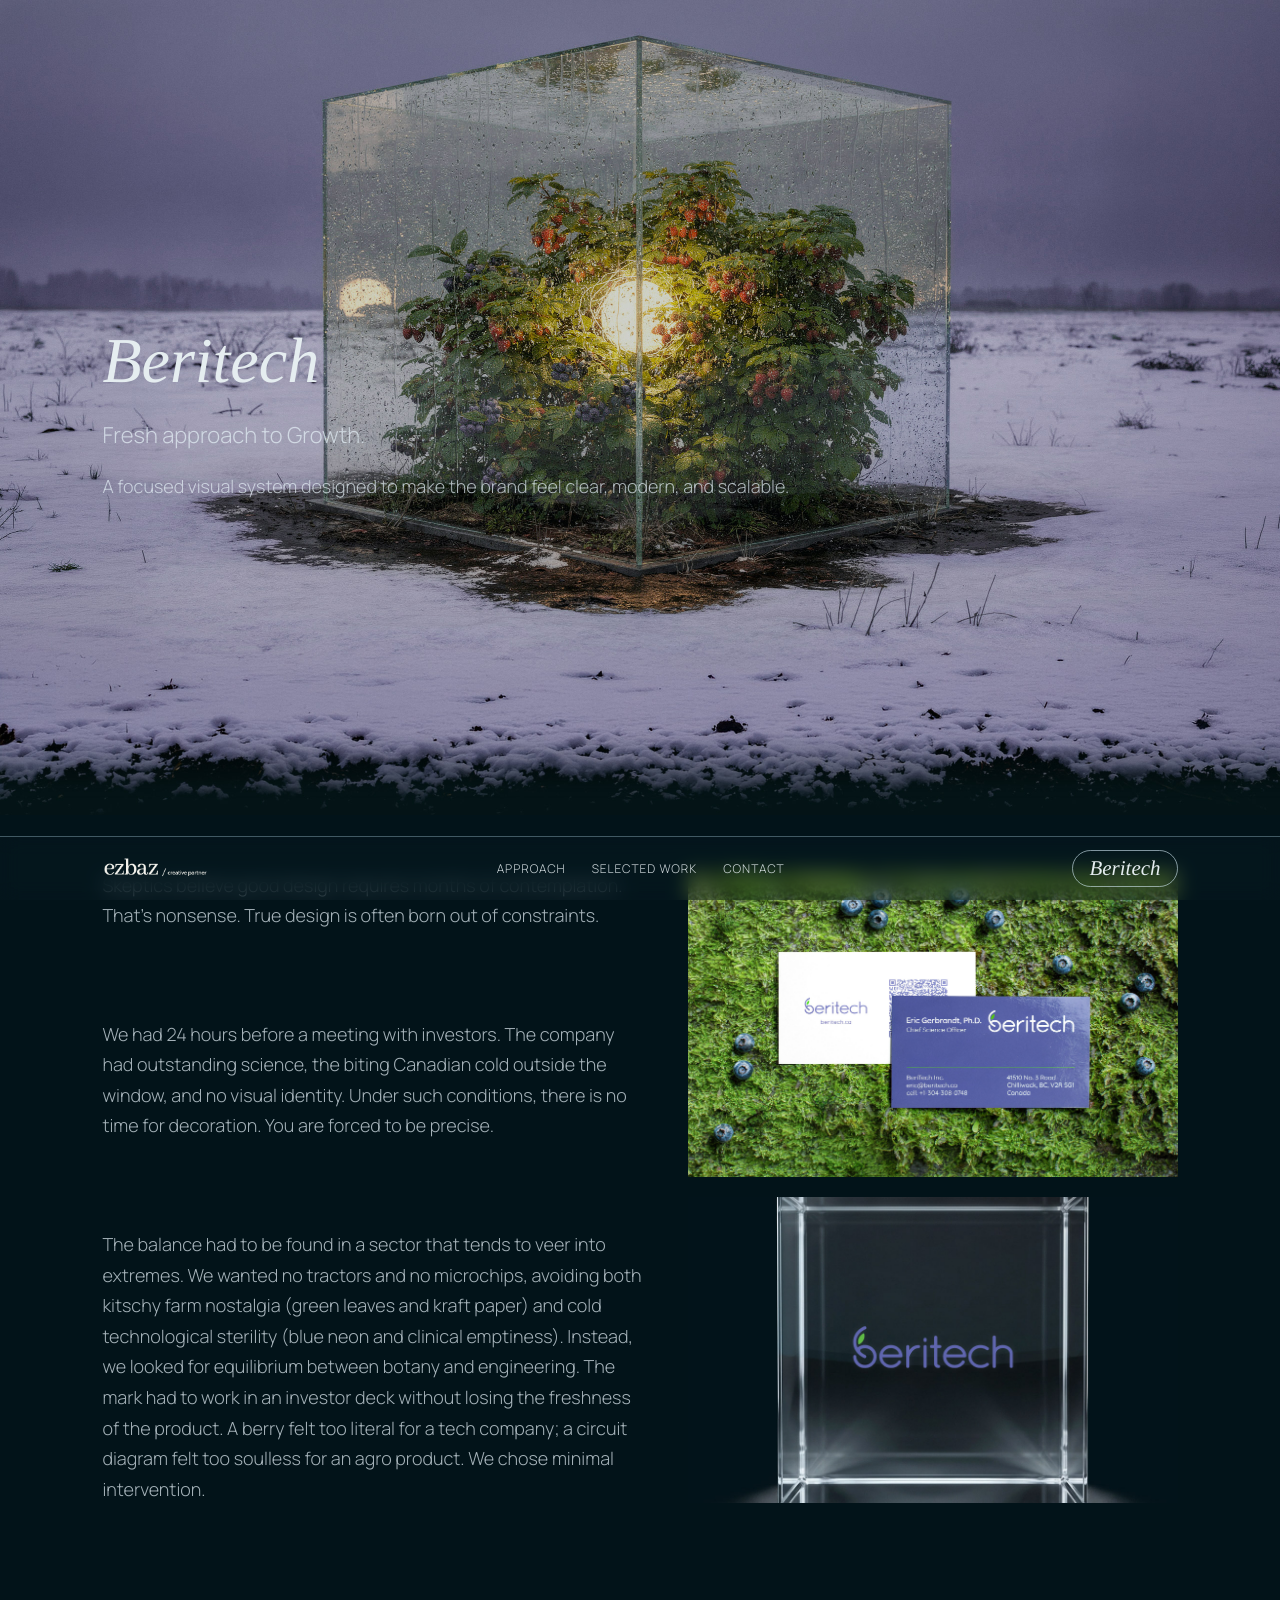
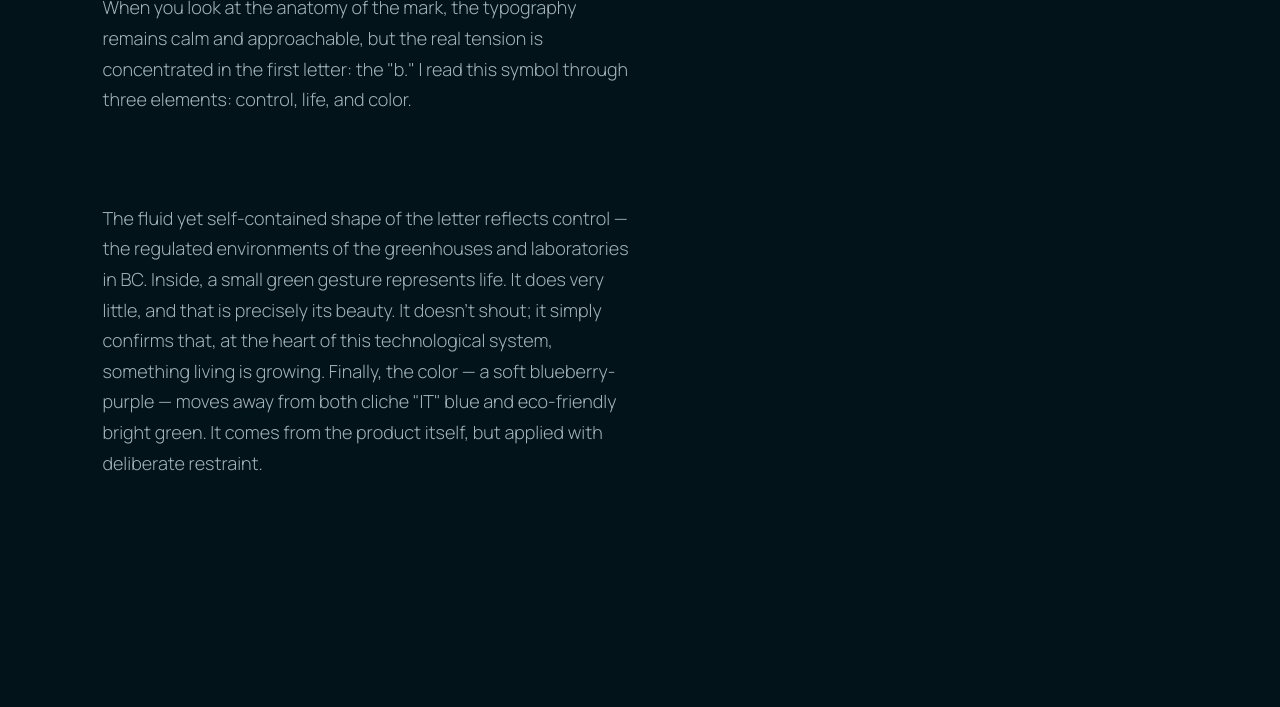
==== beritech/index.html @ b5c4fb90 "Merge pull request #76 from ezbaz/codex/create-page-based-on-design-zxqxk6 Site redesign: new case p" ====
<!DOCTYPE html>
<html lang="en">
  <head>
    <meta charset="UTF-8" />
    <meta name="viewport" content="width=device-width, initial-scale=1.0" />
    <title>Beritech — Case Study</title>
    <meta
      name="description"
      content="Beritech case study: a clear visual system and brand structure designed for growth."
    />
    <link rel="preconnect" href="https://fonts.googleapis.com" />
    <link rel="preconnect" href="https://fonts.gstatic.com" crossorigin />
    <link
      href="https://fonts.googleapis.com/css2?family=Manrope:wght@300;400;500&display=swap"
      rel="stylesheet"
    />
    <link rel="stylesheet" href="../styles.css" />
  </head>
  <body class="case-page">
    <main>
      <section class="case-hero case-hero--beritech">
        <div class="case-hero-inner reveal visible">
          <h1>Beritech</h1>
          <p>Fresh approach to Growth.</p>
          <p class="case-hero-note">A focused visual system designed to make the brand feel clear, modern, and scalable.</p>
        </div>
      </section>

      <section class="case-story">
        <div class="case-paragraph editorial-blocks">
          <p>
            Skeptics believe good design requires months of contemplation. That’s nonsense. True
            design is often born out of constraints.
          </p>
          <p>
            We had 24 hours before a meeting with investors. The company had outstanding science,
            the biting Canadian cold outside the window, and no visual identity. Under such
            conditions, there is no time for decoration. You are forced to be precise.
          </p>
          <p>
            The balance had to be found in a sector that tends to veer into extremes. We wanted no
            tractors and no microchips, avoiding both kitschy farm nostalgia (green leaves and
            kraft paper) and cold technological sterility (blue neon and clinical emptiness).
            Instead, we looked for equilibrium between botany and engineering. The mark had to
            work in an investor deck without losing the freshness of the product. A berry felt too
            literal for a tech company; a circuit diagram felt too soulless for an agro product.
            We chose minimal intervention.
          </p>
          <p>
            When you look at the anatomy of the mark, the typography remains calm and approachable,
            but the real tension is concentrated in the first letter: the "b." I read this symbol
            through three elements: control, life, and color.
          </p>
          <p>
            The fluid yet self-contained shape of the letter reflects control — the regulated
            environments of the greenhouses and laboratories in BC. Inside, a small green gesture
            represents life. It does very little, and that is precisely its beauty. It doesn’t
            shout; it simply confirms that, at the heart of this technological system, something
            living is growing. Finally, the color — a soft blueberry-purple — moves away from both
            cliche "IT" blue and eco-friendly bright green. It comes from the product itself, but
            applied with deliberate restraint.
          </p>
        </div>
        <div class="case-gallery-3" aria-label="Beritech visuals">
          <figure>
            <img src="beritech_BC3.jpg" alt="Beritech greenhouse and branding visual" loading="lazy" />
          </figure>
          <figure>
            <img src="cubebt.jpg" alt="Beritech product cube visual" loading="lazy" />
          </figure>
        </div>
      </section>
    </main>

    <div class="bottom-dock" aria-label="Primary navigation">
      <a href="../" class="dock-brand" aria-label="ezbaz / creative partner">
        <img src="../ezbaz_logo.png" alt="ezbaz logo" class="dock-logo" />
      </a>
      <nav class="dock-nav">
        <a href="../#story">Approach</a>
        <a href="../#work">Selected Work</a>
        <a href="../#contact">Contact</a>
      </nav>
      <span class="dock-chip">Beritech</span>
    </div>
  </body>
</html>
---- styles.css ----
:root {
  --line: rgba(181, 219, 232, 0.28);
  --text: #e5edf0;
  --muted: rgba(227, 239, 245, 0.72);
  --dark: #021319;
}

* {
  box-sizing: border-box;
  margin: 0;
  padding: 0;
}

html {
  scroll-behavior: smooth;
}

body {
  min-height: 100vh;
  background: var(--dark);
  color: var(--text);
  font-family: "Manrope", sans-serif;
  font-weight: 300;
  line-height: 1.45;
  padding-bottom: 88px;
  text-rendering: geometricPrecision;
}

a {
  color: inherit;
  text-decoration: none;
}

.reveal {
  opacity: 0;
  transform: translateY(24px);
  filter: blur(8px);
  transition:
    opacity 0.9s cubic-bezier(0.16, 1, 0.3, 1),
    transform 0.9s cubic-bezier(0.16, 1, 0.3, 1),
    filter 0.9s cubic-bezier(0.16, 1, 0.3, 1);
  transition-delay: var(--reveal-delay, 0ms);
}

.reveal.visible {
  opacity: 1;
  transform: translateY(0);
  filter: blur(0);
}

.bottom-dock {
  position: fixed;
  left: 0;
  right: 0;
  bottom: 0;
  z-index: 50;
  display: flex;
  justify-content: space-between;
  align-items: center;
  height: 64px;
  padding: 0 clamp(24px, 8vw, 220px);
  border-top: 1px solid rgba(179, 219, 232, 0.35);
  background: rgba(10, 26, 33, 0.45);
  backdrop-filter: blur(10px) saturate(120%);
}

.dock-brand {
  display: inline-flex;
  align-items: center;
  flex-shrink: 0;
}

.dock-logo {
  display: block;
  height: clamp(24px, 2.6vh, 36px);
  width: auto;
}

.dock-nav {
  display: flex;
  gap: 26px;
}

.dock-nav a {
  font-size: 12px;
  text-transform: uppercase;
  letter-spacing: 0.08em;
  opacity: 0.9;
  transition: opacity 0.25s ease;
}

.dock-nav a:hover {
  opacity: 1;
}

.dock-chip {
  border: 1px solid rgba(210, 234, 243, 0.6);
  border-radius: 999px;
  padding: 7px 16px;
  font-family: "Times New Roman", Times, serif;
  font-style: italic;
  font-size: 21px;
  line-height: 1;
}

.top-stage {
  position: relative;
  background-image: url("ezbg0toprt.jpg");
  background-repeat: no-repeat;
  background-size: cover;
  background-position: right top;
}

.top-stage::before {
  content: "";
  position: absolute;
  inset: 0;
  background: linear-gradient(180deg, rgba(5, 28, 39, 0.34) 0%, rgba(3, 24, 34, 0.2) 45%, rgba(1, 19, 29, 0.52) 100%);
  pointer-events: none;
}

.hero,
.story {
  width: 100%;
  padding-left: clamp(48px, 8vw, 220px);
  padding-right: clamp(48px, 8vw, 220px);
  position: relative;
  z-index: 1;
  overflow: hidden;
  background: transparent;
}

.hero {
  min-height: 100vh;
  display: flex;
  align-items: center;
}

.hero-copy {
  width: min(560px, 95%);
  margin-top: 40px;
}

.hero h1,
.story h2,
.work h2 {
  font-family: "Times New Roman", Times, serif;
  font-weight: 400;
  font-style: italic;
  letter-spacing: 0.01em;
}

.hero h1 {
  font-size: clamp(56px, 4.8vw, 94px);
  line-height: 0.9;
  margin-bottom: 22px;
}

.hero h1 span {
  display: block;
  white-space: nowrap;
}

.hero p {
  max-width: 500px;
  font-size: clamp(18px, 1.35vw, 28px);
  color: var(--muted);
}

.story {
  display: grid;
  grid-template-columns: 1.2fr 0.8fr;
  gap: 72px;
  min-height: 100vh;
  align-items: center;
  padding-top: 200px;
}

.story h2,
.work h2 {
  font-size: clamp(58px, 4.4vw, 88px);
  margin-bottom: 20px;
}

.story-left p {
  max-width: 580px;
  font-size: clamp(16px, 1.2vw, 25px);
  margin-bottom: 12px;
  color: var(--muted);
}

.story-right {
  display: flex;
  flex-direction: column;
  gap: 16px;
  align-self: center;
}

.trait h3 {
  font-size: clamp(36px, 2.5vw, 56px);
  font-weight: 300;
  margin-bottom: 2px;
  font-family: "Times New Roman", Times, serif;
}

.trait p {
  font-size: clamp(16px, 1.15vw, 24px);
  color: var(--muted);
}

.work {
  width: 100%;
  padding-left: clamp(48px, 8vw, 220px);
  padding-right: clamp(48px, 8vw, 220px);
  padding-top: 90px;
  padding-bottom: 110px;
}

.work .lead {
  max-width: 430px;
  font-size: clamp(16px, 1.2vw, 25px);
  color: var(--muted);
  margin-bottom: 56px;
}

.work-grid {
  display: grid;
  grid-template-columns: repeat(12, 1fr);
  gap: 24px;
}

.contact-section {
  width: 100%;
  padding: 40px clamp(48px, 8vw, 220px) 120px;
}

.contact-section h2 {
  font-family: "Times New Roman", Times, serif;
  font-style: italic;
  font-weight: 400;
  font-size: clamp(44px, 3.8vw, 72px);
  margin-bottom: 12px;
}

.contact-lead {
  max-width: 720px;
  font-size: clamp(16px, 1.1vw, 22px);
  color: var(--muted);
  margin-bottom: 32px;
}

.contact-form {
  max-width: 880px;
  display: flex;
  flex-direction: column;
  gap: 18px;
}

.form-grid {
  display: grid;
  grid-template-columns: 1fr 1fr;
  gap: 16px;
}

.contact-form label {
  display: flex;
  flex-direction: column;
  gap: 8px;
  font-size: 14px;
  color: rgba(227, 239, 245, 0.88);
}

.contact-form input,
.contact-form select,
.contact-form textarea {
  width: 100%;
  border: 1px solid rgba(181, 219, 232, 0.28);
  background: rgba(2, 22, 30, 0.45);
  color: var(--text);
  padding: 12px 14px;
  font-family: "Manrope", sans-serif;
  font-size: 15px;
}

.contact-form textarea {
  resize: vertical;
}

.contact-form input:focus,
.contact-form select:focus,
.contact-form textarea:focus {
  outline: none;
  border-color: rgba(185, 242, 255, 0.8);
}

.honeypot {
  position: absolute;
  left: -9999px;
  opacity: 0;
  pointer-events: none;
}

.send-btn {
  width: fit-content;
  border: 1px solid rgba(185, 242, 255, 0.8);
  background: transparent;
  color: var(--text);
  font-size: 12px;
  letter-spacing: 0.08em;
  text-transform: uppercase;
  padding: 12px 20px;
  cursor: pointer;
}

.form-status {
  min-height: 20px;
  font-size: 14px;
  color: var(--muted);
}

.tile {
  display: flex;
  flex-direction: column;
  gap: 10px;
}

.tile > a {
  display: block;
  color: inherit;
}

.tile img {
  width: 100%;
  display: block;
  object-fit: cover;
}

.tile p {
  font-family: "Times New Roman", Times, serif;
  font-size: 30px;
  line-height: 0.95;
}

.tile p em {
  font-style: normal;
  font-size: 25px;
}

.tile-small {
  grid-column: 1 / span 4;
}

.tile-medium {
  grid-column: 6 / span 7;
}

.tile-large {
  grid-column: 3 / span 8;
  margin-top: 18px;
}

.tile-wide {
  grid-column: 1 / span 8;
  margin-top: 18px;
}

.tile.side {
  grid-column: 9 / span 4;
  margin-top: -120px;
  align-self: start;
}

footer {
  width: 100%;
  padding-left: clamp(48px, 8vw, 220px);
  padding-right: clamp(48px, 8vw, 220px);
  margin: 40px auto 70px;
  font-size: 12px;
  color: rgba(227, 239, 245, 0.55);
}

.case-page {
  min-height: 100vh;
  background: var(--dark);
}

.case-hero {
  aspect-ratio: 2560 / 1629;
  display: flex;
  align-items: center;
  padding: 0 clamp(48px, 8vw, 220px);
  background-image: url("luminarium_hero_bg.jpg");
  background-repeat: no-repeat;
  background-size: 100% auto;
  background-position: center top;
}

.case-hero--beritech {
  background-image: url("beritech/beritech_hero.jpg");
}

.case-hero-inner h1 {
  font-family: "Times New Roman", Times, serif;
  font-style: italic;
  font-weight: 400;
  font-size: clamp(56px, 5vw, 92px);
  margin-bottom: 12px;
}

.case-hero-inner p {
  font-size: clamp(22px, 1.6vw, 34px);
  color: var(--muted);
}

.case-hero-note {
  margin-top: 22px;
  max-width: 780px;
  font-size: clamp(18px, 1.15vw, 24px) !important;
}

.case-hero-inner {
  max-width: 820px;
  transform: translateY(-200px);
}

.case-paragraph {
  padding: 0;
}

.case-paragraph p {
  max-width: 720px;
  font-size: clamp(18px, 1.2vw, 25px);
  line-height: 1.7;
  color: var(--muted);
}

.editorial-blocks {
  max-width: 760px;
}

.editorial-blocks p + p {
  margin-top: 88px;
}

.case-gallery-3 {
  display: grid;
  grid-template-columns: 1fr;
  gap: 20px;
}

.case-gallery-3 figure {
  margin: 0;
}

.case-gallery-3 img {
  width: 100%;
  display: block;
  object-fit: cover;
  aspect-ratio: 16 / 10;
}

.case-story {
  padding: 56px clamp(48px, 8vw, 220px) 140px;
  display: grid;
  grid-template-columns: 1.05fr 0.95fr;
  gap: 44px;
  align-items: start;
}

.case-story--reverse .case-gallery-3 {
  order: 1;
}

.case-story--reverse .case-paragraph {
  order: 2;
}

@media (max-width: 980px) {
  .bottom-dock {
    display: grid;
    grid-template-columns: 1fr auto;
    grid-template-areas:
      "brand chip"
      "nav nav";
    gap: 6px 14px;
    height: auto;
    padding: 10px 5vw;
  }

  .dock-brand {
    grid-area: brand;
  }

  .dock-nav {
    grid-area: nav;
    gap: 12px;
  }

  .dock-nav a {
    font-size: 10px;
  }

  .dock-chip {
    grid-area: chip;
    font-size: 17px;
    padding: 6px 12px;
  }

  .hero,
  .story,
  .work,
  .contact-section,
  .case-story,
  footer {
    width: 100%;
    padding-left: 5vw;
    padding-right: 5vw;
  }

  .hero {
    min-height: 100vh;
  }

  .story {
    grid-template-columns: 1fr;
    gap: 28px;
    padding-top: 80px;
    padding-bottom: 120px;
  }

  .hero h1 {
    font-size: clamp(42px, 10vw, 64px);
  }

  .case-hero {
    aspect-ratio: auto;
    min-height: 92vh;
    padding: 0 5vw;
    background-size: cover;
    background-position: center top;
  }

  .case-hero-inner {
    max-width: 90vw;
    transform: translateY(0);
  }

  .hero p,
  .story-left p,
  .trait p {
    font-size: 18px;
  }

  .story h2,
  .work h2 {
    font-size: clamp(44px, 10vw, 62px);
  }

  .trait h3 {
    font-size: clamp(28px, 6vw, 40px);
  }

  .work-grid {
    grid-template-columns: 1fr;
    gap: 40px;
  }

  .form-grid {
    grid-template-columns: 1fr;
  }

  .case-story {
    grid-template-columns: 1fr;
    gap: 38px;
    padding-bottom: 120px;
  }

  .case-gallery-3 {
    gap: 18px;
  }

  .tile,
  .tile-small,
  .tile-medium,
  .tile-large,
  .tile-wide,
  .tile.side {
    grid-column: auto;
    margin-top: 0;
  }

  .tile p {
    font-size: 26px;
  }
}

@media (prefers-reduced-motion: reduce) {
  html {
    scroll-behavior: auto;
  }

  .reveal {
    opacity: 1;
    transform: none;
    filter: none;
    transition: none;
  }
}
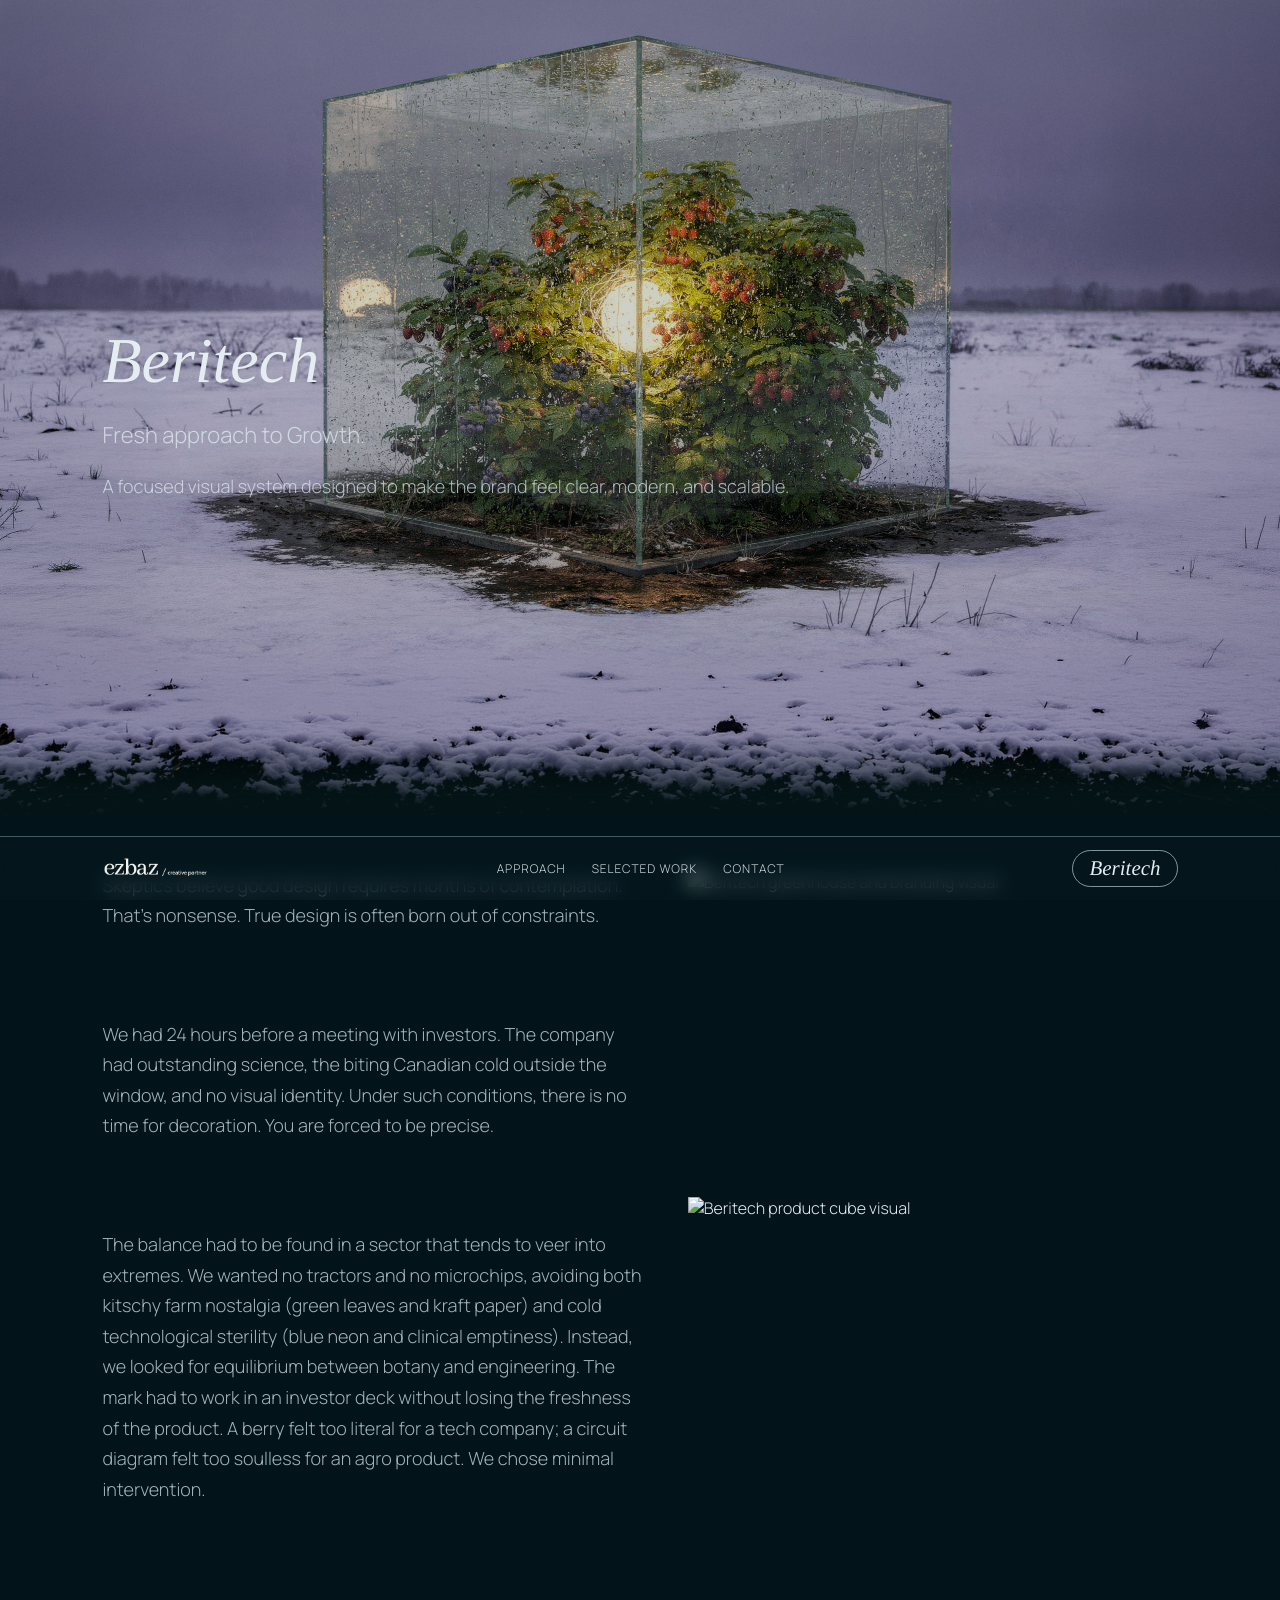
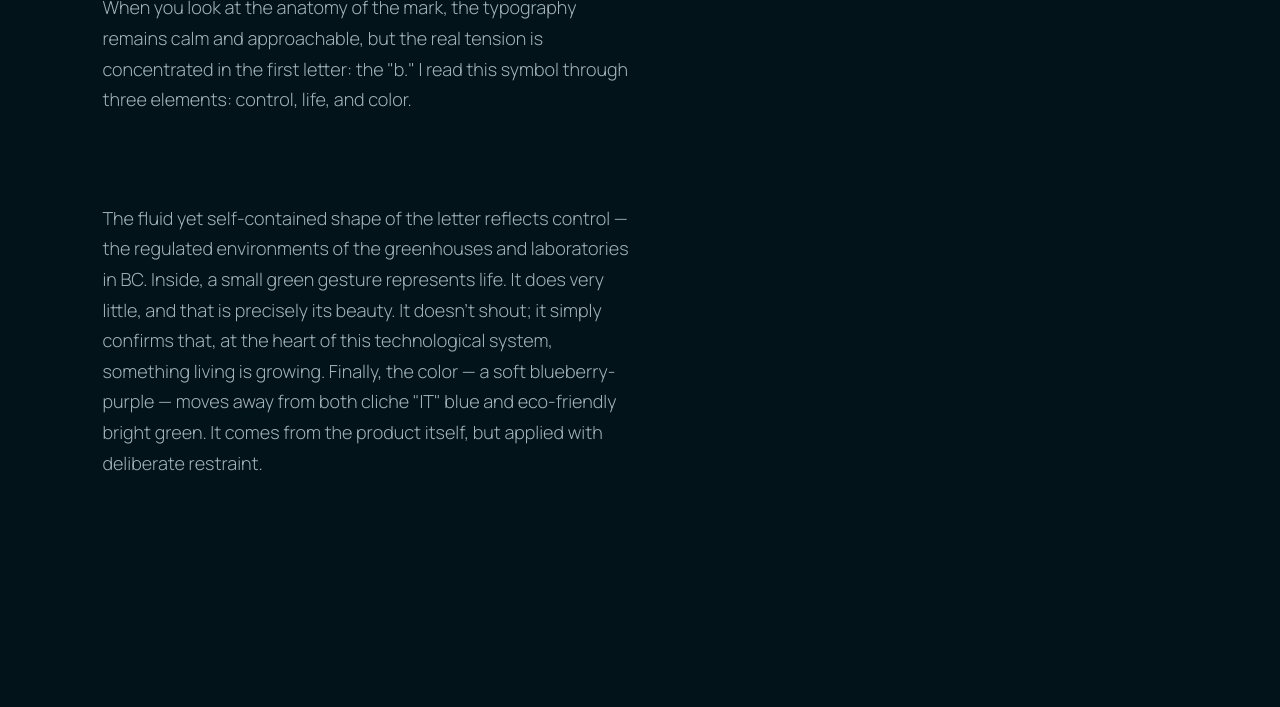
==== commit 72603f2f: "Fix Beritech gallery image paths" ====
--- a/beritech/index.html
+++ b/beritech/index.html
@@ -63,10 +63,10 @@
         </div>
         <div class="case-gallery-3" aria-label="Beritech visuals">
           <figure>
-            <img src="beritech_BC3.jpg" alt="Beritech greenhouse and branding visual" loading="lazy" />
+            <img src="../beritech_BC3.jpg" alt="Beritech greenhouse and branding visual" loading="lazy" />
           </figure>
           <figure>
-            <img src="cubebt.jpg" alt="Beritech product cube visual" loading="lazy" />
+            <img src="../cubebt.jpg" alt="Beritech product cube visual" loading="lazy" />
           </figure>
         </div>
       </section>
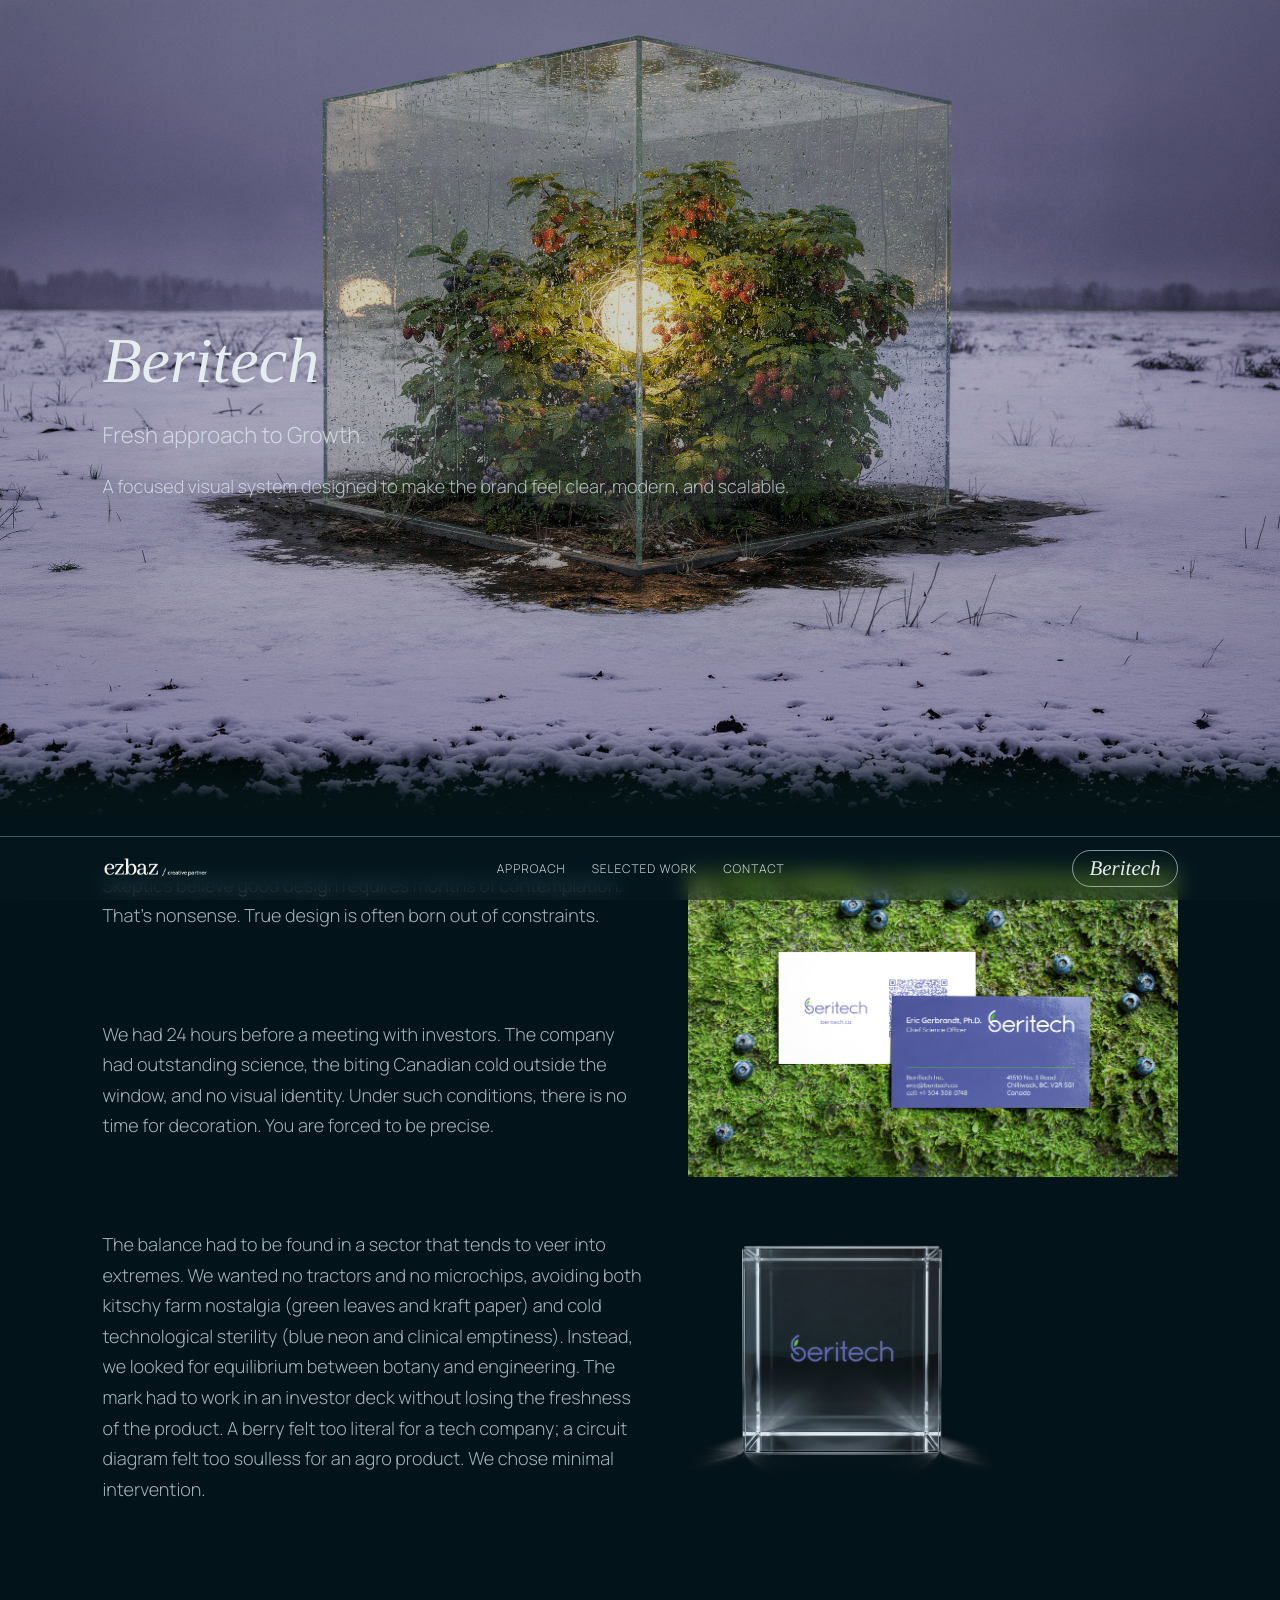
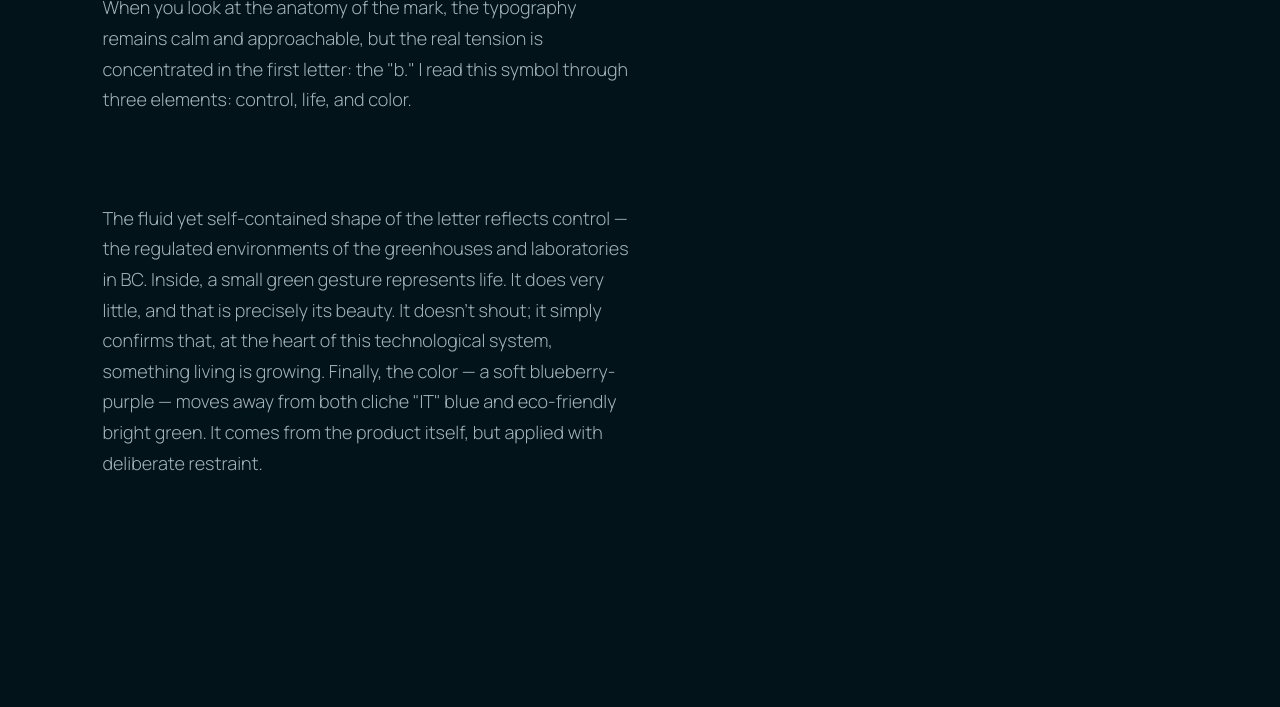
==== commit a4eb2275: "Fix Beritech gallery image paths to local directory" ====
--- a/beritech/index.html
+++ b/beritech/index.html
@@ -63,10 +63,10 @@
         </div>
         <div class="case-gallery-3" aria-label="Beritech visuals">
           <figure>
-            <img src="../beritech_BC3.jpg" alt="Beritech greenhouse and branding visual" loading="lazy" />
+            <img src="beritech_BC3.jpg" alt="Beritech greenhouse and branding visual" loading="lazy" />
           </figure>
           <figure>
-            <img src="../cubebt.jpg" alt="Beritech product cube visual" loading="lazy" />
+            <img src="cubebt2.jpg" alt="Beritech product cube visual" loading="lazy" />
           </figure>
         </div>
       </section>
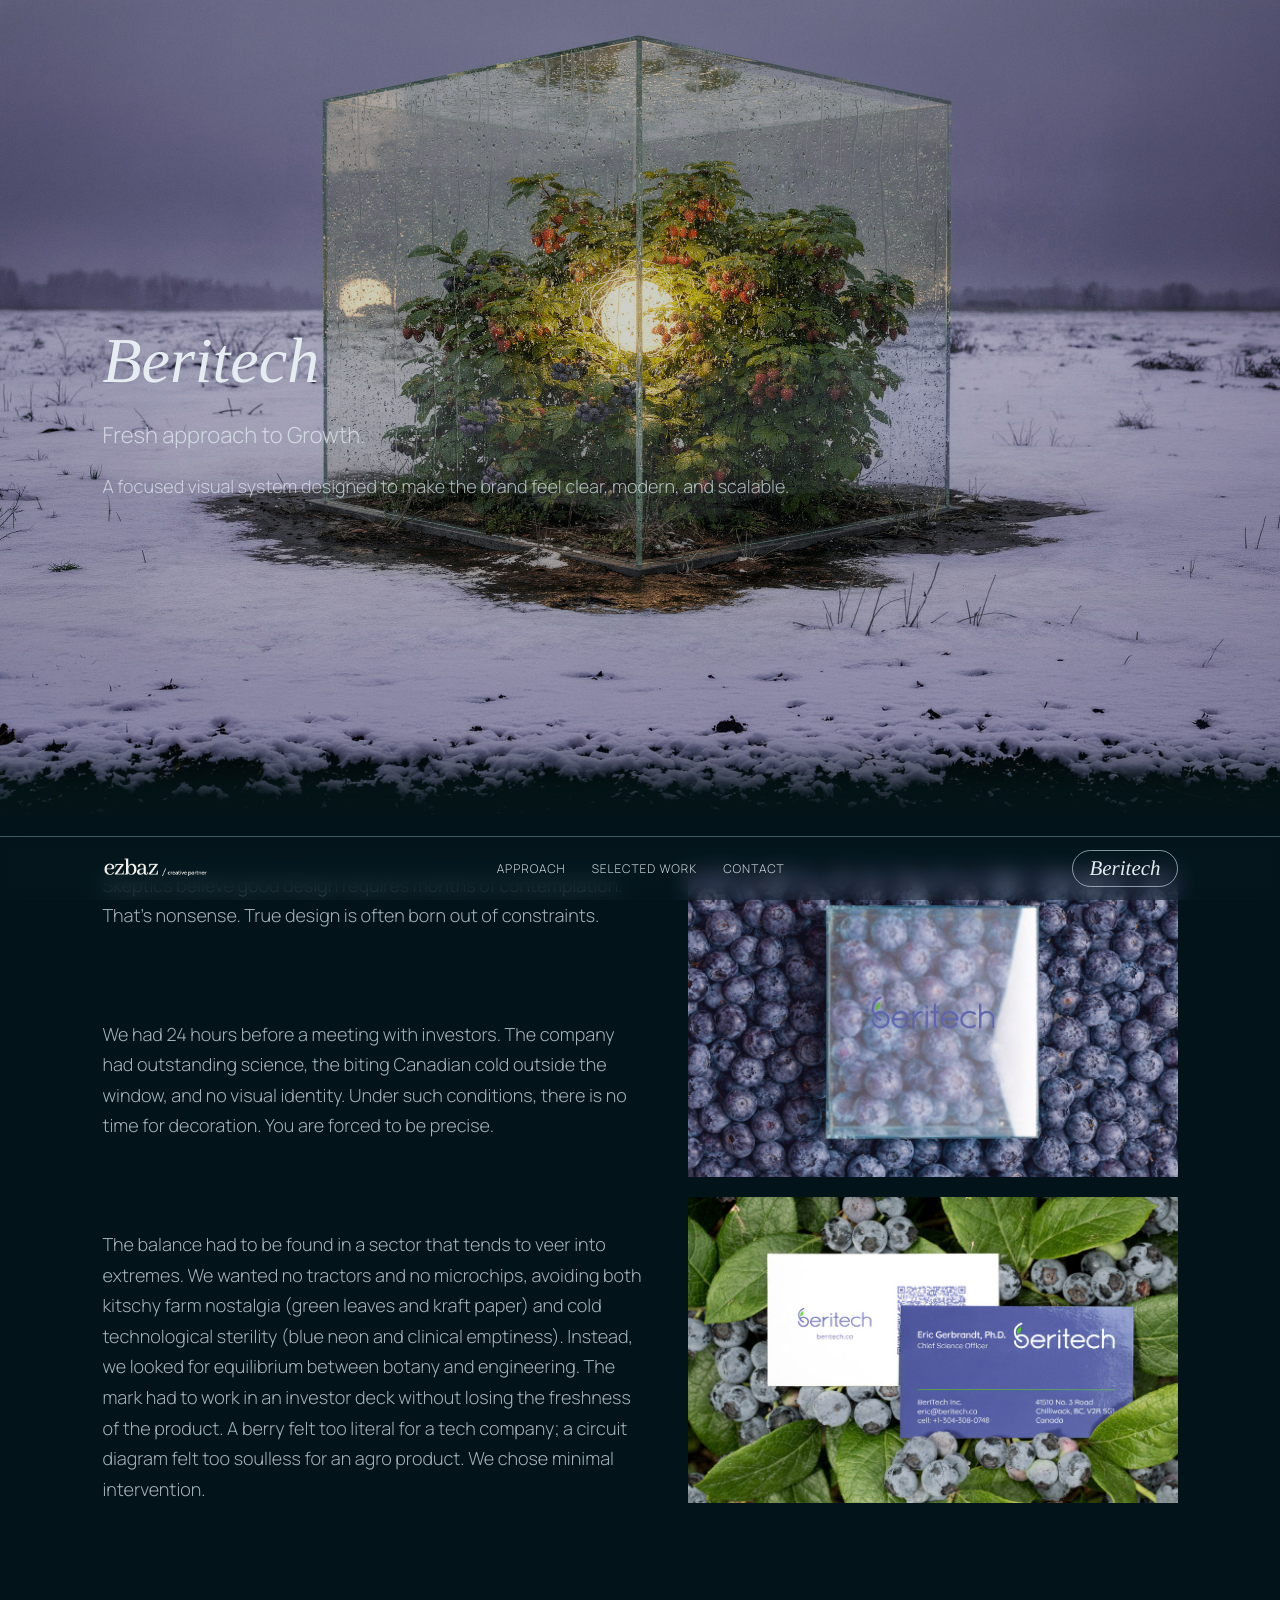
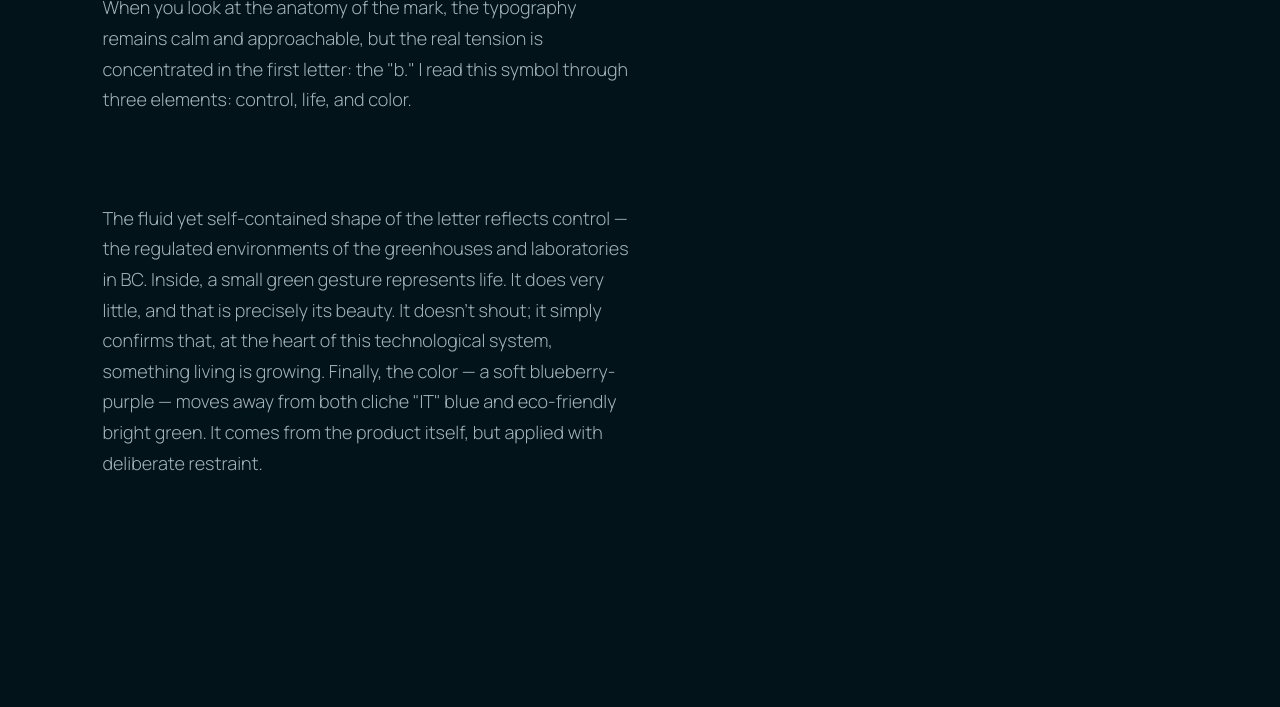
==== commit ecf6282a: "Update Beritech gallery filenames to 1024 variants" ====
--- a/beritech/index.html
+++ b/beritech/index.html
@@ -63,10 +63,10 @@
         </div>
         <div class="case-gallery-3" aria-label="Beritech visuals">
           <figure>
-            <img src="beritech_BC3.jpg" alt="Beritech greenhouse and branding visual" loading="lazy" />
+            <img src="beritech_BC21024.jpg" alt="Beritech greenhouse and branding visual" loading="lazy" />
           </figure>
           <figure>
-            <img src="cubebt2.jpg" alt="Beritech product cube visual" loading="lazy" />
+            <img src="beritech_BC1024.jpg" alt="Beritech product cube visual" loading="lazy" />
           </figure>
         </div>
       </section>
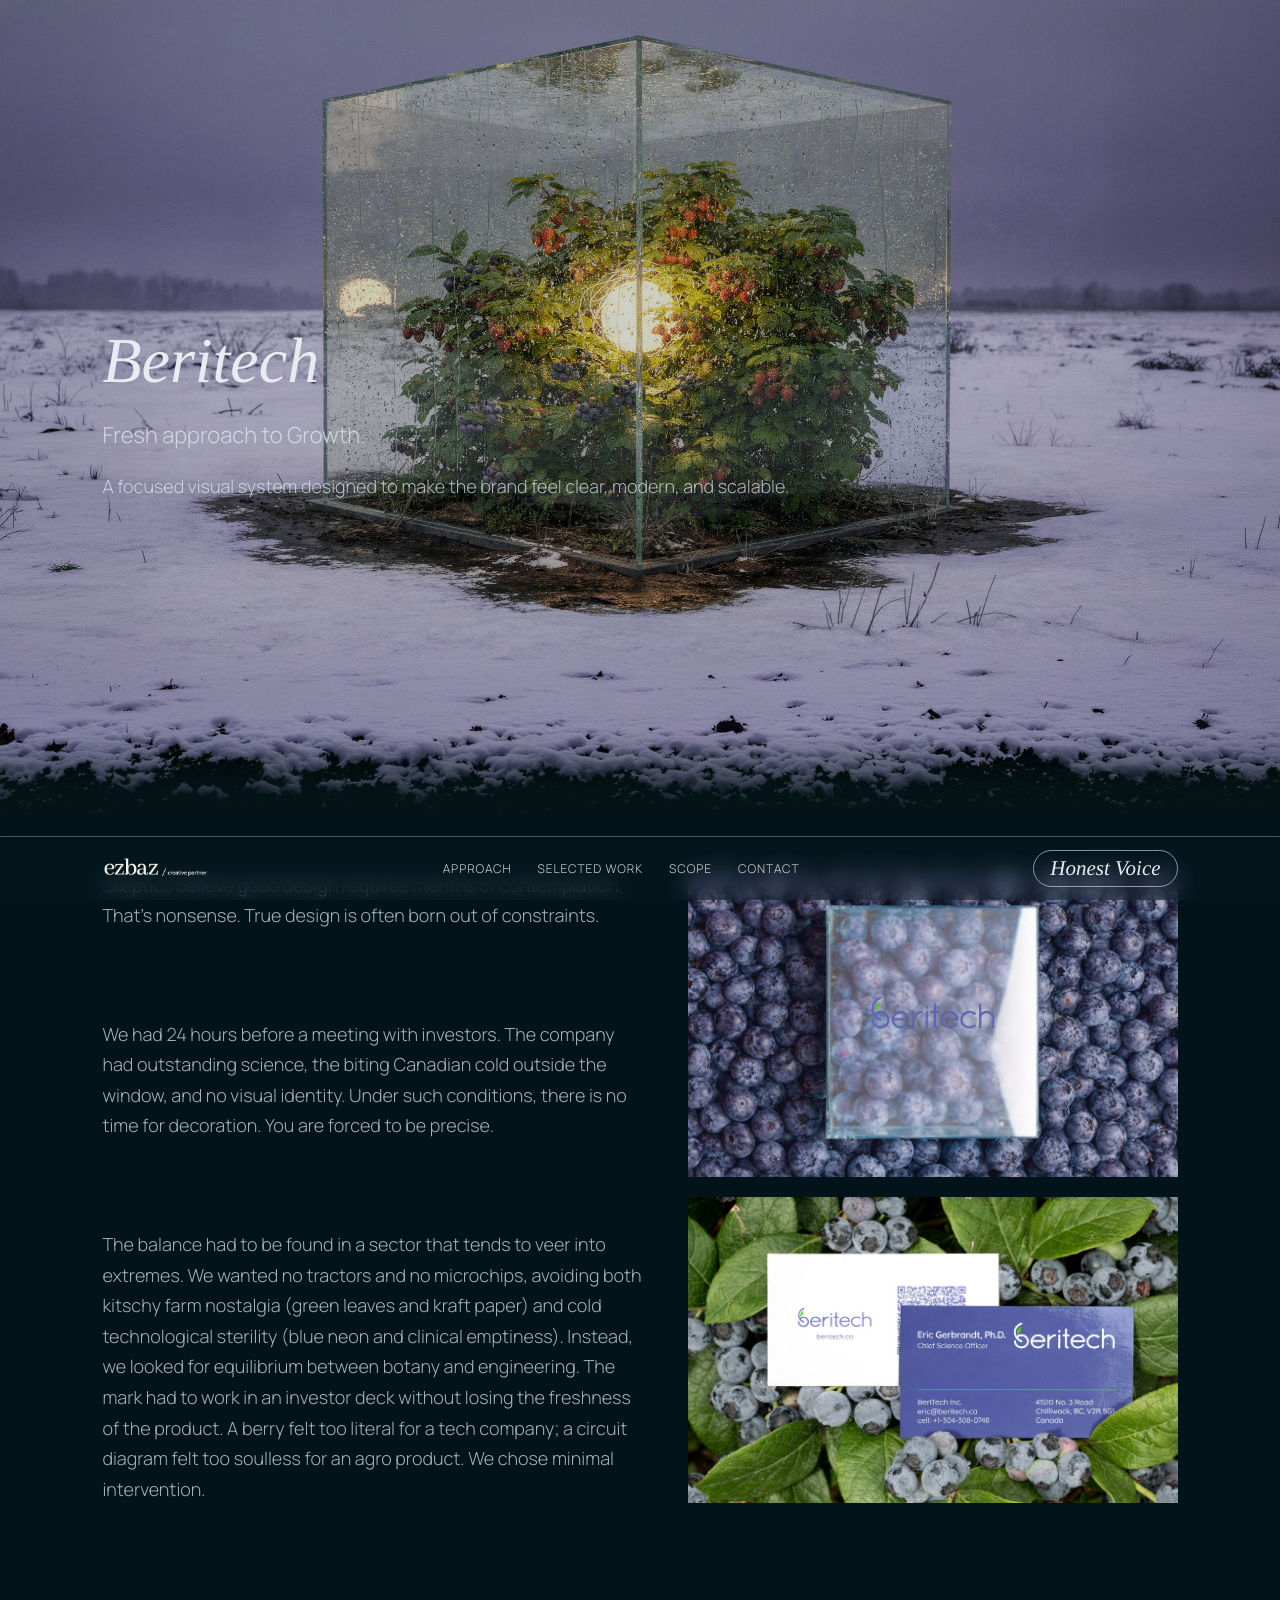
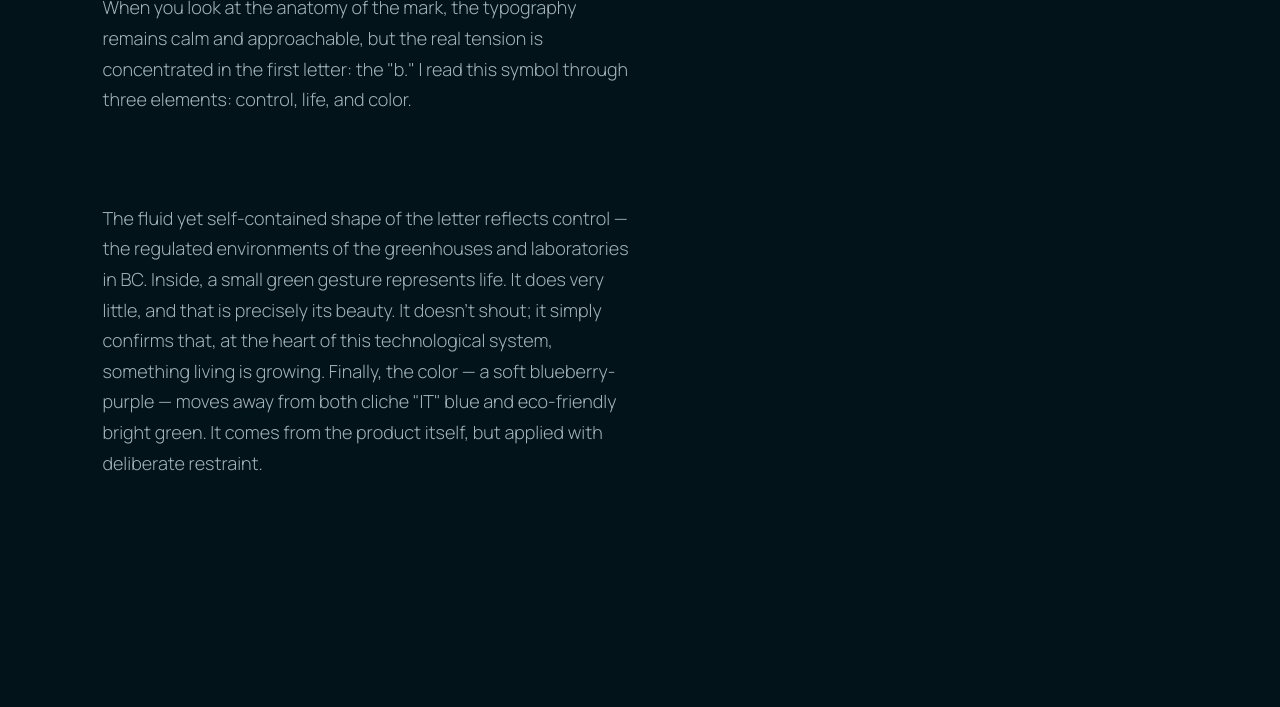
==== commit 22d5b023: "Unify case page dock menus with homepage navigation" ====
--- a/beritech/index.html
+++ b/beritech/index.html
@@ -79,9 +79,10 @@
       <nav class="dock-nav">
         <a href="../#story">Approach</a>
         <a href="../#work">Selected Work</a>
+        <a href="../#scope">Scope</a>
         <a href="../#contact">Contact</a>
       </nav>
-      <span class="dock-chip">Beritech</span>
+      <span class="dock-chip">Honest Voice</span>
     </div>
   </body>
 </html>
--- a/styles.css
+++ b/styles.css
@@ -111,14 +111,6 @@
   background-position: right top;
 }
 
-.top-stage::before {
-  content: "";
-  position: absolute;
-  inset: 0;
-  background: linear-gradient(180deg, rgba(5, 28, 39, 0.34) 0%, rgba(3, 24, 34, 0.2) 45%, rgba(1, 19, 29, 0.52) 100%);
-  pointer-events: none;
-}
-
 .hero,
 .story {
   width: 100%;
@@ -232,6 +224,48 @@
 .contact-section {
   width: 100%;
   padding: 40px clamp(48px, 8vw, 220px) 120px;
+}
+
+.scope-section {
+  width: 100%;
+  padding: 20px clamp(48px, 8vw, 220px) 70px;
+}
+
+.scope-section h2 {
+  font-family: "Times New Roman", Times, serif;
+  font-style: italic;
+  font-weight: 400;
+  font-size: clamp(44px, 3.8vw, 72px);
+  margin-bottom: 12px;
+}
+
+.scope-lead {
+  max-width: 820px;
+  font-size: clamp(16px, 1.1vw, 22px);
+  color: var(--muted);
+  margin-bottom: 20px;
+}
+
+.scope-list {
+  list-style: none;
+  display: grid;
+  gap: 10px;
+  max-width: 820px;
+}
+
+.scope-list li {
+  font-size: clamp(15px, 1vw, 20px);
+  color: var(--muted);
+  padding-left: 20px;
+  position: relative;
+}
+
+.scope-list li::before {
+  content: "↗";
+  position: absolute;
+  left: 0;
+  top: 0;
+  color: var(--text);
 }
 
 .contact-section h2 {
@@ -399,6 +433,14 @@
   background-image: url("beritech/beritech_hero.jpg");
 }
 
+.case-hero--jricards {
+  background-image: url("jricards/jricardshero.jpg");
+}
+
+.case-hero--castrofitness {
+  background-image: url("castrofitness/castrofitnesshero.webp");
+}
+
 .case-hero-inner h1 {
   font-family: "Times New Roman", Times, serif;
   font-style: italic;
@@ -457,6 +499,14 @@
   display: block;
   object-fit: cover;
   aspect-ratio: 16 / 10;
+}
+
+.case-gallery-3 img.case-image-full {
+  width: auto;
+  max-width: 100%;
+  height: auto;
+  object-fit: contain;
+  aspect-ratio: auto !important;
 }
 
 .case-story {
@@ -509,6 +559,7 @@
   .hero,
   .story,
   .work,
+  .scope-section,
   .contact-section,
   .case-story,
   footer {
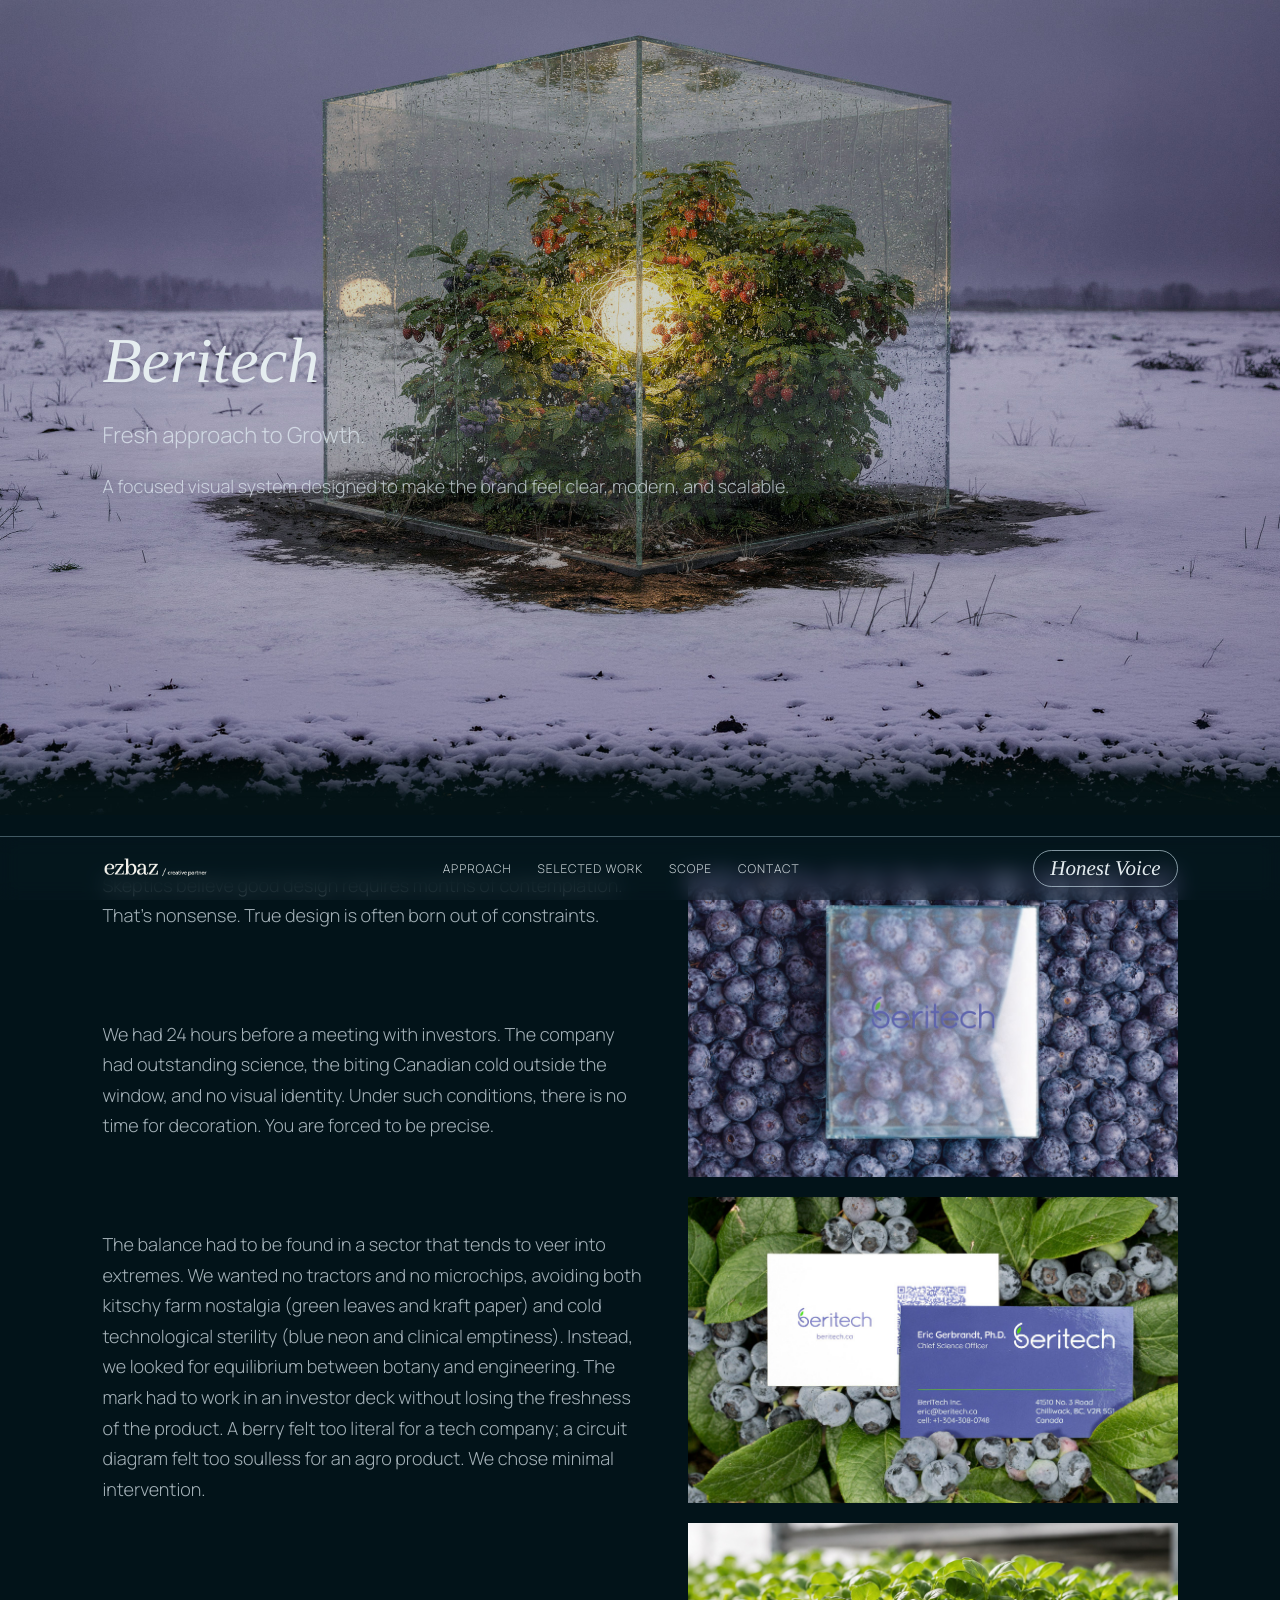
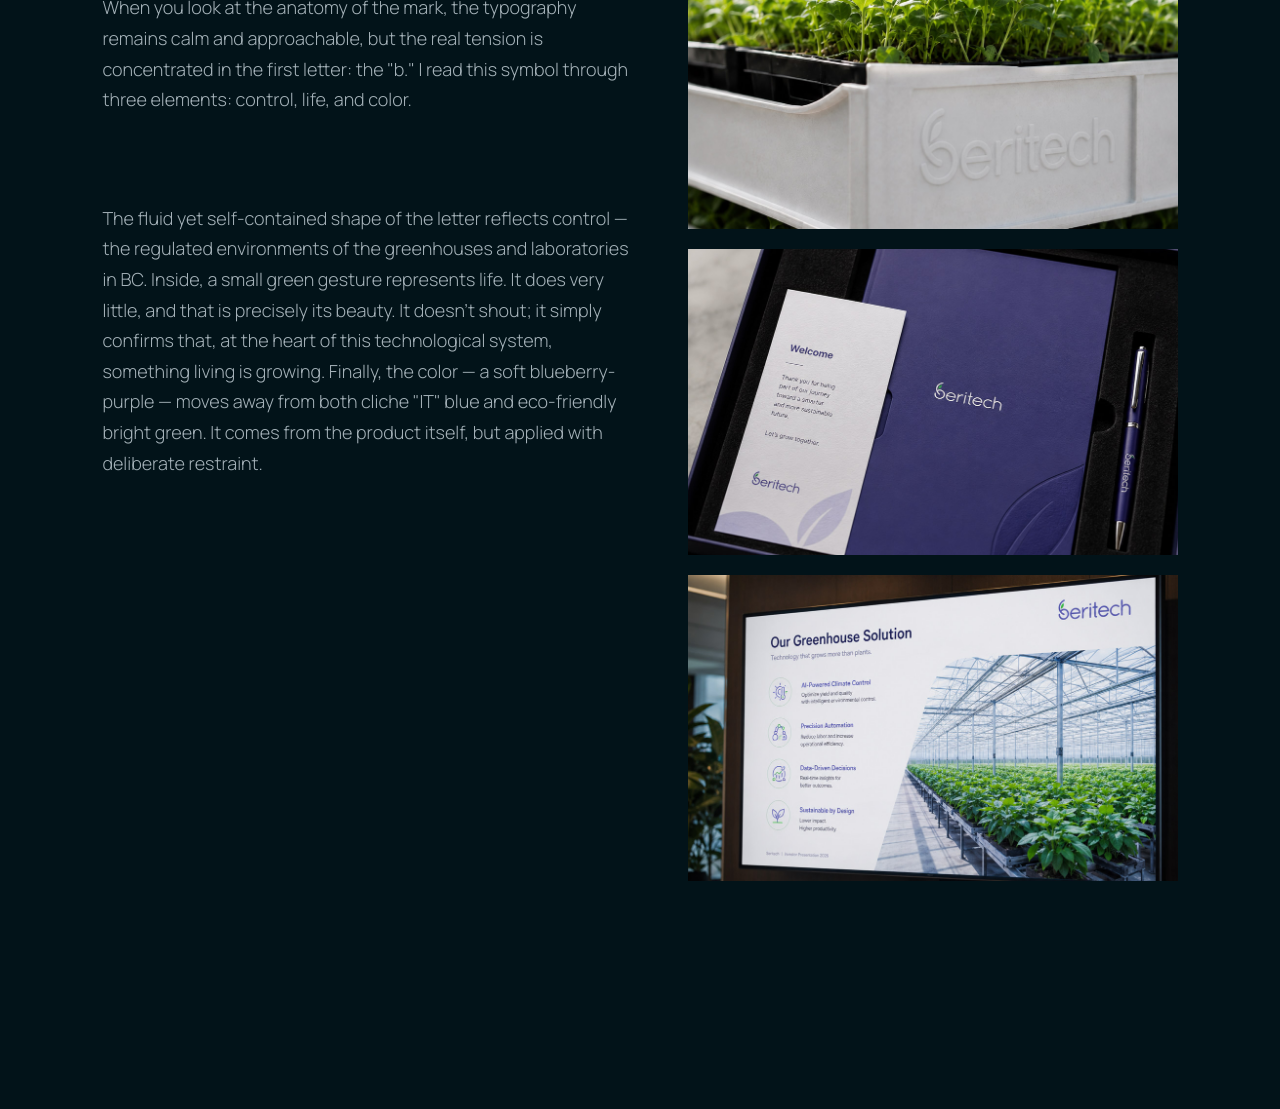
==== commit 994ac959: "Add additional Beritech case visuals" ====
--- a/beritech/index.html
+++ b/beritech/index.html
@@ -3,6 +3,13 @@
   <head>
     <meta charset="UTF-8" />
     <meta name="viewport" content="width=device-width, initial-scale=1.0" />
+    <link rel="apple-touch-icon" sizes="180x180" href="/apple-touch-icon.png" />
+    <link rel="icon" type="image/png" sizes="32x32" href="/favicon-32x32.png" />
+    <link rel="icon" type="image/png" sizes="16x16" href="/favicon-16x16.png" />
+    <link rel="icon" href="/favicon.ico" />
+    <link rel="manifest" href="/site.webmanifest" />
+    <link rel="icon" type="image/png" sizes="192x192" href="/android-chrome-192x192.png" />
+    <link rel="icon" type="image/png" sizes="512x512" href="/android-chrome-512x512.png" />
     <title>Beritech — Case Study</title>
     <meta
       name="description"
@@ -68,6 +75,15 @@
           <figure>
             <img src="beritech_BC1024.jpg" alt="Beritech product cube visual" loading="lazy" />
           </figure>
+          <figure>
+            <img src="bt_04.jpg" alt="Beritech brand application visual" loading="lazy" />
+          </figure>
+          <figure>
+            <img src="bt_05.jpg" alt="Beritech packaging and identity visual" loading="lazy" />
+          </figure>
+          <figure>
+            <img src="bt_06.jpg" alt="Beritech visual identity extension" loading="lazy" />
+          </figure>
         </div>
       </section>
     </main>
--- a/styles.css
+++ b/styles.css
@@ -149,8 +149,20 @@
 }
 
 .hero h1 span {
+  white-space: nowrap;
+}
+
+.hero h1 span:nth-child(1),
+.hero h1 span:nth-child(2) {
+  display: inline-block;
+}
+
+.hero h1 span:nth-child(2) {
+  margin-left: 0.26em;
+}
+
+.hero h1 span:nth-child(3) {
   display: block;
-  white-space: nowrap;
 }
 
 .hero p {
@@ -413,6 +425,92 @@
   color: rgba(227, 239, 245, 0.55);
 }
 
+
+footer a {
+  color: rgba(227, 239, 245, 0.72);
+  text-decoration: none;
+  border-bottom: 1px solid rgba(227, 239, 245, 0.3);
+}
+
+footer a:hover {
+  border-bottom-color: rgba(227, 239, 245, 0.72);
+}
+
+.note-page .essay-hero,
+.note-page .essay-section,
+.note-page .essay-cta {
+  width: 100%;
+  padding-left: clamp(48px, 8vw, 220px);
+  padding-right: clamp(48px, 8vw, 220px);
+}
+
+.note-page .essay-hero {
+  padding-top: 120px;
+  max-width: 1200px;
+}
+
+
+.note-main {
+  padding-top: 24px;
+  padding-bottom: 24px;
+}
+
+.note-page .essay-content {
+  max-width: 900px;
+}
+
+.note-page .essay-eyebrow {
+  text-transform: uppercase;
+  letter-spacing: 0.18em;
+  font-size: 12px;
+  color: rgba(227, 239, 245, 0.58);
+  margin-bottom: 22px;
+}
+
+.note-page h1 {
+  font-family: "Times New Roman", Times, serif;
+  font-style: italic;
+  font-weight: 400;
+  font-size: clamp(54px, 4.2vw, 84px);
+  margin-bottom: 24px;
+}
+
+.note-page h2 {
+  font-family: "Times New Roman", Times, serif;
+  font-style: italic;
+  font-weight: 400;
+  font-size: clamp(36px, 2.8vw, 54px);
+  margin-bottom: 20px;
+}
+
+.note-page p {
+  max-width: 860px;
+  color: var(--muted);
+  font-size: clamp(18px, 1.2vw, 24px);
+  line-height: 1.72;
+}
+
+.note-page .essay-section {
+  padding-top: 78px;
+}
+
+.note-page .essay-cta {
+  padding-top: 104px;
+  padding-bottom: 140px;
+}
+
+.note-page .essay-cta a {
+  display: inline-block;
+  margin-top: 18px;
+  color: var(--text);
+  text-decoration: none;
+  border-bottom: 1px solid rgba(227, 239, 245, 0.5);
+}
+
+.note-page .essay-cta a:hover {
+  border-bottom-color: rgba(227, 239, 245, 0.9);
+}
+
 .case-page {
   min-height: 100vh;
   background: var(--dark);
@@ -449,6 +547,87 @@
   margin-bottom: 12px;
 }
 
+.honestvoice-page .case-paragraph h1 {
+  font-family: "Times New Roman", Times, serif;
+  font-weight: 400;
+  font-style: italic;
+  letter-spacing: 0.01em;
+  font-size: clamp(58px, 4.4vw, 88px);
+  margin-bottom: 20px;
+}
+
+
+.honestvoice-page .publications-list {
+  display: grid;
+  gap: 20px;
+  margin-top: 26px;
+  max-width: 980px;
+}
+
+.honestvoice-page .publication-card {
+  border: 1px solid var(--line);
+  padding: clamp(20px, 2vw, 30px);
+  background: rgba(255, 255, 255, 0.01);
+}
+
+.honestvoice-page .publication-label {
+  text-transform: uppercase;
+  letter-spacing: 0.16em;
+  font-size: 11px;
+  color: rgba(227, 239, 245, 0.62);
+  margin-bottom: 10px;
+}
+
+
+.honestvoice-page .publication-card img {
+  width: 100%;
+  display: block;
+  aspect-ratio: 16 / 9;
+  object-fit: cover;
+  margin-bottom: 14px;
+}
+
+.honestvoice-page .publication-card h2 {
+  font-family: "Times New Roman", Times, serif;
+  font-style: italic;
+  font-weight: 400;
+  font-size: clamp(30px, 2.2vw, 44px);
+  margin-bottom: 12px;
+}
+
+.honestvoice-page .publication-card p {
+  max-width: 900px;
+}
+
+.honestvoice-page .publication-card a {
+  display: inline-block;
+  margin-top: 14px;
+  font-size: 13px;
+  text-transform: uppercase;
+  letter-spacing: 0.08em;
+  border-bottom: 1px solid rgba(227, 239, 245, 0.45);
+}
+
+.honestvoice-page .publication-card a:hover {
+  border-bottom-color: rgba(227, 239, 245, 0.92);
+}
+.testfirstpost-page .case-paragraph h1 {
+  font-family: "Times New Roman", Times, serif;
+  font-weight: 400;
+  font-style: italic;
+  letter-spacing: 0.01em;
+  font-size: clamp(48px, 3.8vw, 72px);
+  margin-bottom: 18px;
+}
+
+.testfirstpost-page .post-subtitle {
+  max-width: 780px;
+  font-size: clamp(18px, 1.15vw, 24px);
+  line-height: 1.5;
+  color: var(--muted);
+  margin-bottom: 38px;
+}
+
 .case-hero-inner p {
   font-size: clamp(22px, 1.6vw, 34px);
   color: var(--muted);
@@ -526,6 +705,11 @@
 }
 
 @media (max-width: 980px) {
+  .top-stage {
+    background-image: url("hero-mobile.jpg");
+    background-position: center top;
+  }
+
   .bottom-dock {
     display: grid;
     grid-template-columns: 1fr auto;
@@ -562,6 +746,9 @@
   .scope-section,
   .contact-section,
   .case-story,
+  .note-page .essay-hero,
+  .note-page .essay-section,
+  .note-page .essay-cta,
   footer {
     width: 100%;
     padding-left: 5vw;
@@ -581,6 +768,11 @@
 
   .hero h1 {
     font-size: clamp(42px, 10vw, 64px);
+  }
+
+  .hero h1 span {
+    display: block !important;
+    margin-left: 0 !important;
   }
 
   .case-hero {
